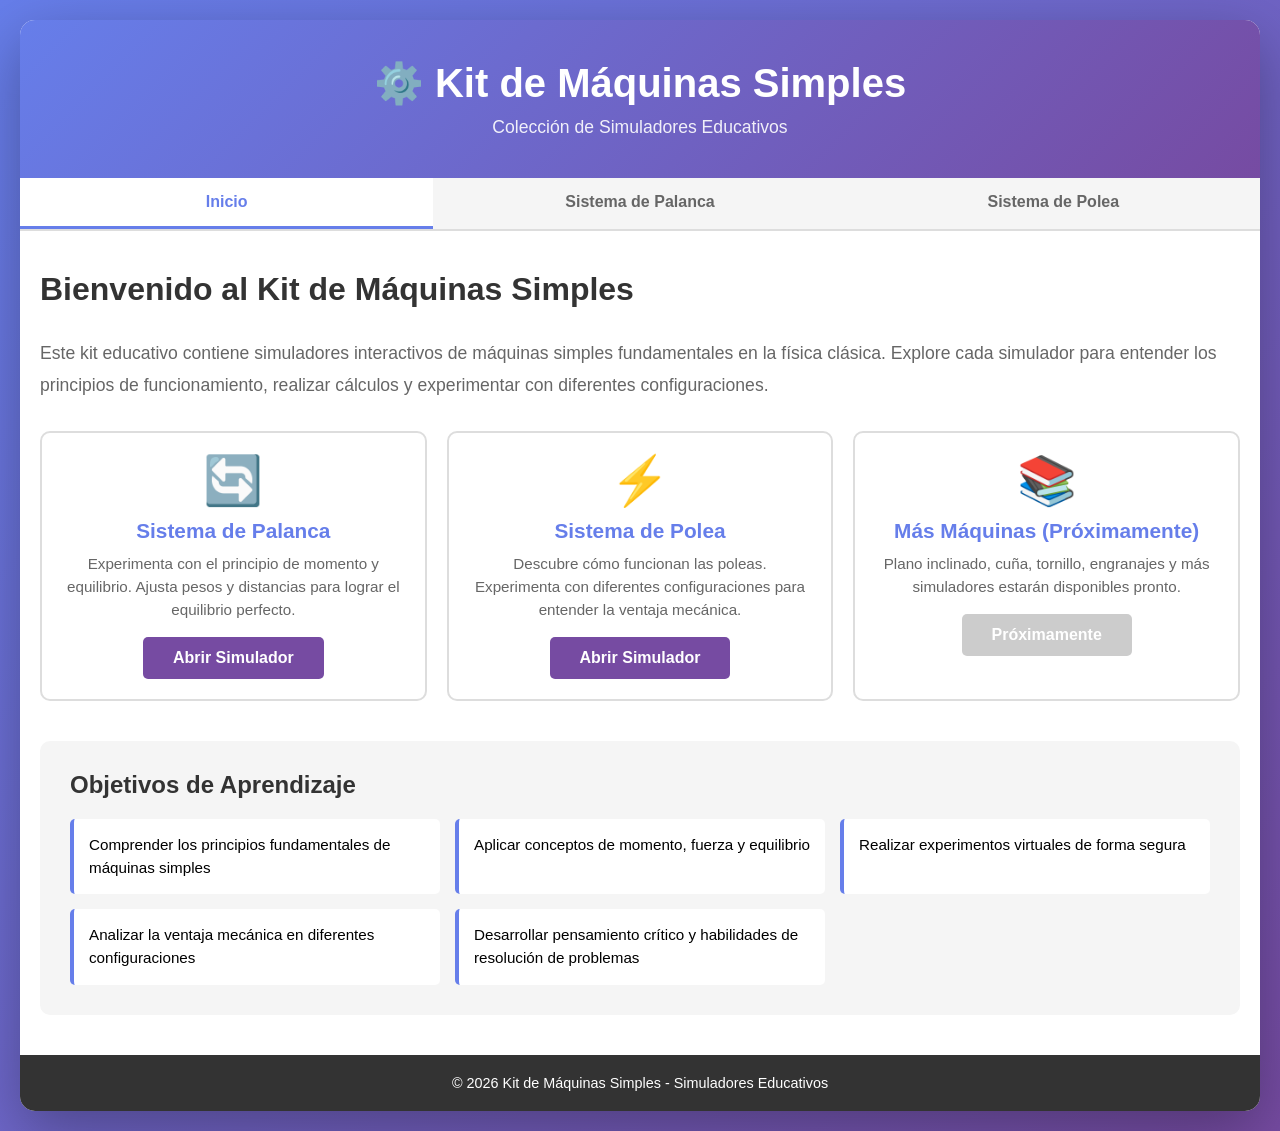
==== kit-maquinas-simples/index.html @ 380c91a3 "Add: Kit de Máquinas Simples - Simuladores de Palanca y Polea" ====
<!DOCTYPE html>
<html lang="es">
<head>
    <meta charset="UTF-8">
    <meta name="viewport" content="width=device-width, initial-scale=1.0">
    <title>Kit de Máquinas Simples - Simuladores</title>
    <link rel="stylesheet" href="styles.css">
</head>
<body>
    <div class="container">
        <header>
            <h1>⚙️ Kit de Máquinas Simples</h1>
            <p class="subtitle">Colección de Simuladores Educativos</p>
        </header>

        <!-- Navegación de pestañas -->
        <nav class="tabs-nav">
            <button class="tab-button active" data-tab="inicio">Inicio</button>
            <button class="tab-button" data-tab="palanca">Sistema de Palanca</button>
            <button class="tab-button" data-tab="polea">Sistema de Polea</button>
        </nav>

        <!-- PESTAÑA 1: INICIO -->
        <div id="inicio" class="tab-content active">
            <main>
                <h2>Bienvenido al Kit de Máquinas Simples</h2>
                
                <p>
                    Este kit educativo contiene simuladores interactivos de máquinas simples fundamentales en la física clásica. 
                    Explore cada simulador para entender los principios de funcionamiento, realizar cálculos y experimentar 
                    con diferentes configuraciones.
                </p>

                <div class="machines-grid">
                    <div class="machine-card">
                        <div class="icon">🔄</div>
                        <h3>Sistema de Palanca</h3>
                        <p>Experimenta con el principio de momento y equilibrio. Ajusta pesos y distancias para lograr el equilibrio perfecto.</p>
                        <button class="reset-button" onclick="switchTab('palanca')">Abrir Simulador</button>
                    </div>

                    <div class="machine-card">
                        <div class="icon">⚡</div>
                        <h3>Sistema de Polea</h3>
                        <p>Descubre cómo funcionan las poleas. Experimenta con diferentes configuraciones para entender la ventaja mecánica.</p>
                        <button class="reset-button" onclick="switchTab('polea')">Abrir Simulador</button>
                    </div>

                    <div class="machine-card">
                        <div class="icon">📚</div>
                        <h3>Más Máquinas (Próximamente)</h3>
                        <p>Plano inclinado, cuña, tornillo, engranajes y más simuladores estarán disponibles pronto.</p>
                        <button class="reset-button" style="background: #ccc; cursor: not-allowed;" disabled>Próximamente</button>
                    </div>
                </div>

                <div class="equipment-info">
                    <h2>Objetivos de Aprendizaje</h2>
                    <ul>
                        <li>Comprender los principios fundamentales de máquinas simples</li>
                        <li>Aplicar conceptos de momento, fuerza y equilibrio</li>
                        <li>Realizar experimentos virtuales de forma segura</li>
                        <li>Analizar la ventaja mecánica en diferentes configuraciones</li>
                        <li>Desarrollar pensamiento crítico y habilidades de resolución de problemas</li>
                    </ul>
                </div>
            </main>
        </div>

        <!-- PESTAÑA 2: SISTEMA DE PALANCA -->
        <div id="palanca" class="tab-content">
            <main>
                <h2>Simulador - Sistema de Palanca</h2>
                
                <canvas id="leverCanvas" width="1200" height="600"></canvas>

                <section class="control-panel">
                    <div class="control-group">
                        <label for="weight-left">Peso Izquierda (g):</label>
                        <input type="number" id="weight-left" min="0" max="500" value="100" step="10">
                        <span class="value-display" id="display-left">100g</span>
                    </div>

                    <div class="control-group">
                        <label for="weight-right">Peso Derecha (g):</label>
                        <input type="number" id="weight-right" min="0" max="500" value="100" step="10">
                        <span class="value-display" id="display-right">100g</span>
                    </div>

                    <div class="control-group">
                        <label for="distance-left">Distancia Izquierda (cm):</label>
                        <input type="number" id="distance-left" min="0" max="37" value="25" step="1">
                        <span class="value-display" id="display-dist-left">25cm</span>
                    </div>

                    <div class="control-group">
                        <label for="distance-right">Distancia Derecha (cm):</label>
                        <input type="number" id="distance-right" min="0" max="37" value="25" step="1">
                        <span class="value-display" id="display-dist-right">25cm</span>
                    </div>

                    <button id="reset-btn-palanca" class="reset-button">Reiniciar</button>
                </section>

                <section class="info-panel">
                    <div class="info-box">
                        <h3>Momento Izquierdo</h3>
                        <p id="moment-left">2500 g·cm</p>
                    </div>

                    <div class="info-box">
                        <h3>Momento Derecho</h3>
                        <p id="moment-right">2500 g·cm</p>
                    </div>

                    <div class="info-box status">
                        <h3>Estado</h3>
                        <p id="status">⚖️ Equilibrado</p>
                    </div>

                    <div class="info-box">
                        <h3>Diferencia</h3>
                        <p id="difference">0 g·cm</p>
                    </div>
                </section>

                <div class="equipment-info">
                    <h2>Componentes del Equipo</h2>
                    <ul>
                        <li><strong>Base:</strong> Hierro fundido, 700-900g, pintura electrostática</li>
                        <li><strong>Varilla cilíndrica:</strong> Acero inoxidable, 25cm alto, 1.2cm diámetro</li>
                        <li><strong>Regla graduada:</strong> Aluminio, 74cm largo, escala milimetrada</li>
                        <li><strong>Sujetadores:</strong> Plástico ABS en los lados de la regla</li>
                        <li><strong>Balancín:</strong> Con aguja indicadora</li>
                        <li><strong>Tornillos de calibración:</strong> En los extremos de la regla</li>
                        <li><strong>Pesas:</strong> De 50g y 100g</li>
                    </ul>
                </div>
            </main>
        </div>

        <!-- PESTAÑA 3: SISTEMA DE POLEA -->
        <div id="polea" class="tab-content">
            <main>
                <h2>Simulador - Sistema de Polea</h2>
                
                <canvas id="pulleyCanvas" width="1200" height="600"></canvas>

                <section class="control-panel">
                    <div class="control-group">
                        <label for="pulley-type">Tipo de Polea:</label>
                        <select id="pulley-type" class="select-input">
                            <option value="fixed">Polea Fija</option>
                            <option value="mobile">Polea Móvil</option>
                            <option value="compound">Polea Compuesta</option>
                        </select>
                    </div>

                    <div class="control-group">
                        <label for="load-weight">Peso de Carga (g):</label>
                        <input type="number" id="load-weight" min="50" max="1000" value="200" step="50">
                        <span class="value-display" id="display-load">200g</span>
                    </div>

                    <div class="control-group">
                        <label for="applied-force">Fuerza Aplicada (g):</label>
                        <input type="number" id="applied-force" min="10" max="1000" value="200" step="10">
                        <span class="value-display" id="display-force">200g</span>
                    </div>

                    <div class="control-group">
                        <label for="rope-pull">Distancia de Cuerda (cm):</label>
                        <input type="number" id="rope-pull" min="0" max="50" value="0" step="1">
                        <span class="value-display" id="display-rope">0 cm</span>
                    </div>

                    <button id="reset-btn-polea" class="reset-button">Reiniciar</button>
                </section>

                <section class="info-panel">
                    <div class="info-box">
                        <h3>Ventaja Mecánica</h3>
                        <p id="mechanical-advantage">1.0</p>
                    </div>

                    <div class="info-box">
                        <h3>Fuerza Necesaria</h3>
                        <p id="force-needed">200g</p>
                    </div>

                    <div class="info-box status">
                        <h3>Estado</h3>
                        <p id="pulley-status">✅ Sistema balanceado</p>
                    </div>

                    <div class="info-box">
                        <h3>Altura Levantada</h3>
                        <p id="height-lifted">0 cm</p>
                    </div>
                </section>

                <div class="equipment-info">
                    <h2>Componentes del Sistema de Polea</h2>
                    <ul>
                        <li><strong>Estructura:</strong> Marco de aluminio resistente y estable</li>
                        <li><strong>Poleas:</strong> De plástico reforzado, diámetro 8cm, rodamiento suave</li>
                        <li><strong>Cuerda:</strong> Nylon resistente, 2mm de diámetro, 2 metros de largo</li>
                        <li><strong>Gancho de carga:</strong> Acero inoxidable, capacidad 1kg</li>
                        <li><strong>Marcas de medida:</strong> Escala en cm para medir desplazamientos</li>
                        <li><strong>Pesas:</strong> De 50g, 100g y 200g para experimentos</li>
                    </ul>
                </div>
            </main>
        </div>

        <footer>
            <p>&copy; 2026 Kit de Máquinas Simples - Simuladores Educativos</p>
        </footer>
    </div>

    <script src="script.js"></script>
</body>
</html>
---- kit-maquinas-simples/styles.css ----
* {
    margin: 0;
    padding: 0;
    box-sizing: border-box;
}

body {
    font-family: 'Segoe UI', Tahoma, Geneva, Verdana, sans-serif;
    background: linear-gradient(135deg, #667eea 0%, #764ba2 100%);
    min-height: 100vh;
    padding: 20px;
}

.container {
    max-width: 1400px;
    margin: 0 auto;
    background: white;
    border-radius: 15px;
    box-shadow: 0 20px 60px rgba(0, 0, 0, 0.3);
    overflow: hidden;
}

header {
    background: linear-gradient(135deg, #667eea 0%, #764ba2 100%);
    color: white;
    padding: 40px 20px;
    text-align: center;
}

header h1 {
    font-size: 2.5em;
    margin-bottom: 10px;
}

header p {
    font-size: 1.1em;
    opacity: 0.9;
}

/* Navegación de pestañas */
.tabs-nav {
    display: flex;
    background: #f5f5f5;
    border-bottom: 2px solid #ddd;
    overflow-x: auto;
}

.tab-button {
    flex: 1;
    padding: 15px 20px;
    background: #f5f5f5;
    border: none;
    cursor: pointer;
    font-size: 1em;
    font-weight: 600;
    color: #666;
    transition: all 0.3s;
    border-bottom: 3px solid transparent;
    min-width: 150px;
}

.tab-button:hover {
    background: #e8e8e8;
    color: #333;
}

.tab-button.active {
    background: white;
    color: #667eea;
    border-bottom-color: #667eea;
}

/* Contenido de pestañas */
.tab-content {
    display: none;
    padding: 40px 20px;
    animation: fadeIn 0.3s ease-in;
}

.tab-content.active {
    display: block;
}

@keyframes fadeIn {
    from {
        opacity: 0;
    }
    to {
        opacity: 1;
    }
}

main {
    min-height: 600px;
}

main h2 {
    color: #333;
    margin-bottom: 30px;
    font-size: 2em;
}

main p {
    color: #666;
    font-size: 1.1em;
    line-height: 1.8;
    margin-bottom: 30px;
}

canvas {
    display: block;
    margin: 0 auto 40px;
    border: 2px solid #ddd;
    border-radius: 10px;
    background-color: #f9f9f9;
    max-width: 100%;
    height: auto;
}

.control-panel {
    display: grid;
    grid-template-columns: repeat(auto-fit, minmax(200px, 1fr));
    gap: 20px;
    margin-bottom: 40px;
    padding: 30px;
    background: #f5f5f5;
    border-radius: 10px;
}

.control-group {
    display: flex;
    flex-direction: column;
    gap: 8px;
}

.control-group label {
    font-weight: 600;
    color: #333;
    font-size: 0.95em;
}

.control-group input,
.control-group .select-input {
    padding: 10px;
    border: 2px solid #ddd;
    border-radius: 5px;
    font-size: 1em;
    transition: border-color 0.3s;
}

.control-group input:focus,
.control-group .select-input:focus {
    outline: none;
    border-color: #667eea;
    box-shadow: 0 0 0 3px rgba(102, 126, 234, 0.1);
}

.value-display {
    background: #667eea;
    color: white;
    padding: 5px 10px;
    border-radius: 5px;
    font-weight: bold;
    text-align: center;
    font-size: 0.9em;
}

.reset-button {
    grid-column: 1 / -1;
    padding: 12px 30px;
    background: #764ba2;
    color: white;
    border: none;
    border-radius: 5px;
    font-size: 1em;
    font-weight: 600;
    cursor: pointer;
    transition: background 0.3s;
}

.reset-button:hover:not(:disabled) {
    background: #5a3a82;
}

.reset-button:active {
    transform: scale(0.98);
}

.info-panel {
    display: grid;
    grid-template-columns: repeat(auto-fit, minmax(200px, 1fr));
    gap: 20px;
    margin-bottom: 40px;
}

.info-box {
    background: white;
    border: 2px solid #ddd;
    border-radius: 10px;
    padding: 20px;
    text-align: center;
    transition: all 0.3s;
}

.info-box:hover {
    border-color: #667eea;
    box-shadow: 0 5px 15px rgba(102, 126, 234, 0.2);
}

.info-box h3 {
    color: #667eea;
    margin-bottom: 10px;
    font-size: 0.95em;
}

.info-box p {
    font-size: 1.3em;
    font-weight: bold;
    color: #333;
    margin: 0;
}

.info-box.status {
    background: linear-gradient(135deg, #667eea15 0%, #764ba215 100%);
    border-color: #667eea;
}

.equipment-info {
    background: #f5f5f5;
    padding: 30px;
    border-radius: 10px;
    margin-top: 40px;
}

.equipment-info h2 {
    color: #333;
    margin-bottom: 20px;
    font-size: 1.5em;
}

.equipment-info ul {
    list-style: none;
    display: grid;
    grid-template-columns: repeat(auto-fit, minmax(300px, 1fr));
    gap: 15px;
}

.equipment-info li {
    background: white;
    padding: 15px;
    border-radius: 5px;
    border-left: 4px solid #667eea;
    font-size: 0.95em;
    line-height: 1.5;
}

footer {
    background: #333;
    color: white;
    text-align: center;
    padding: 20px;
    font-size: 0.9em;
}

.machines-grid {
    display: grid;
    grid-template-columns: repeat(auto-fit, minmax(250px, 1fr));
    gap: 20px;
    margin-bottom: 40px;
}

.machine-card {
    background: white;
    border: 2px solid #ddd;
    border-radius: 10px;
    padding: 20px;
    text-align: center;
    cursor: pointer;
    transition: all 0.3s;
}

.machine-card:hover {
    border-color: #667eea;
    box-shadow: 0 5px 15px rgba(102, 126, 234, 0.3);
    transform: translateY(-5px);
}

.machine-card h3 {
    color: #667eea;
    margin-bottom: 10px;
    font-size: 1.3em;
}

.machine-card p {
    color: #666;
    font-size: 0.95em;
    margin-bottom: 15px;
    line-height: 1.5;
}

.machine-card .icon {
    font-size: 3em;
    margin-bottom: 10px;
}

@media (max-width: 768px) {
    header h1 {
        font-size: 1.8em;
    }

    .tab-button {
        min-width: 120px;
        font-size: 0.9em;
    }

    canvas {
        max-height: 400px;
    }

    .control-panel {
        grid-template-columns: 1fr;
    }

    .reset-button {
        grid-column: 1;
    }
}
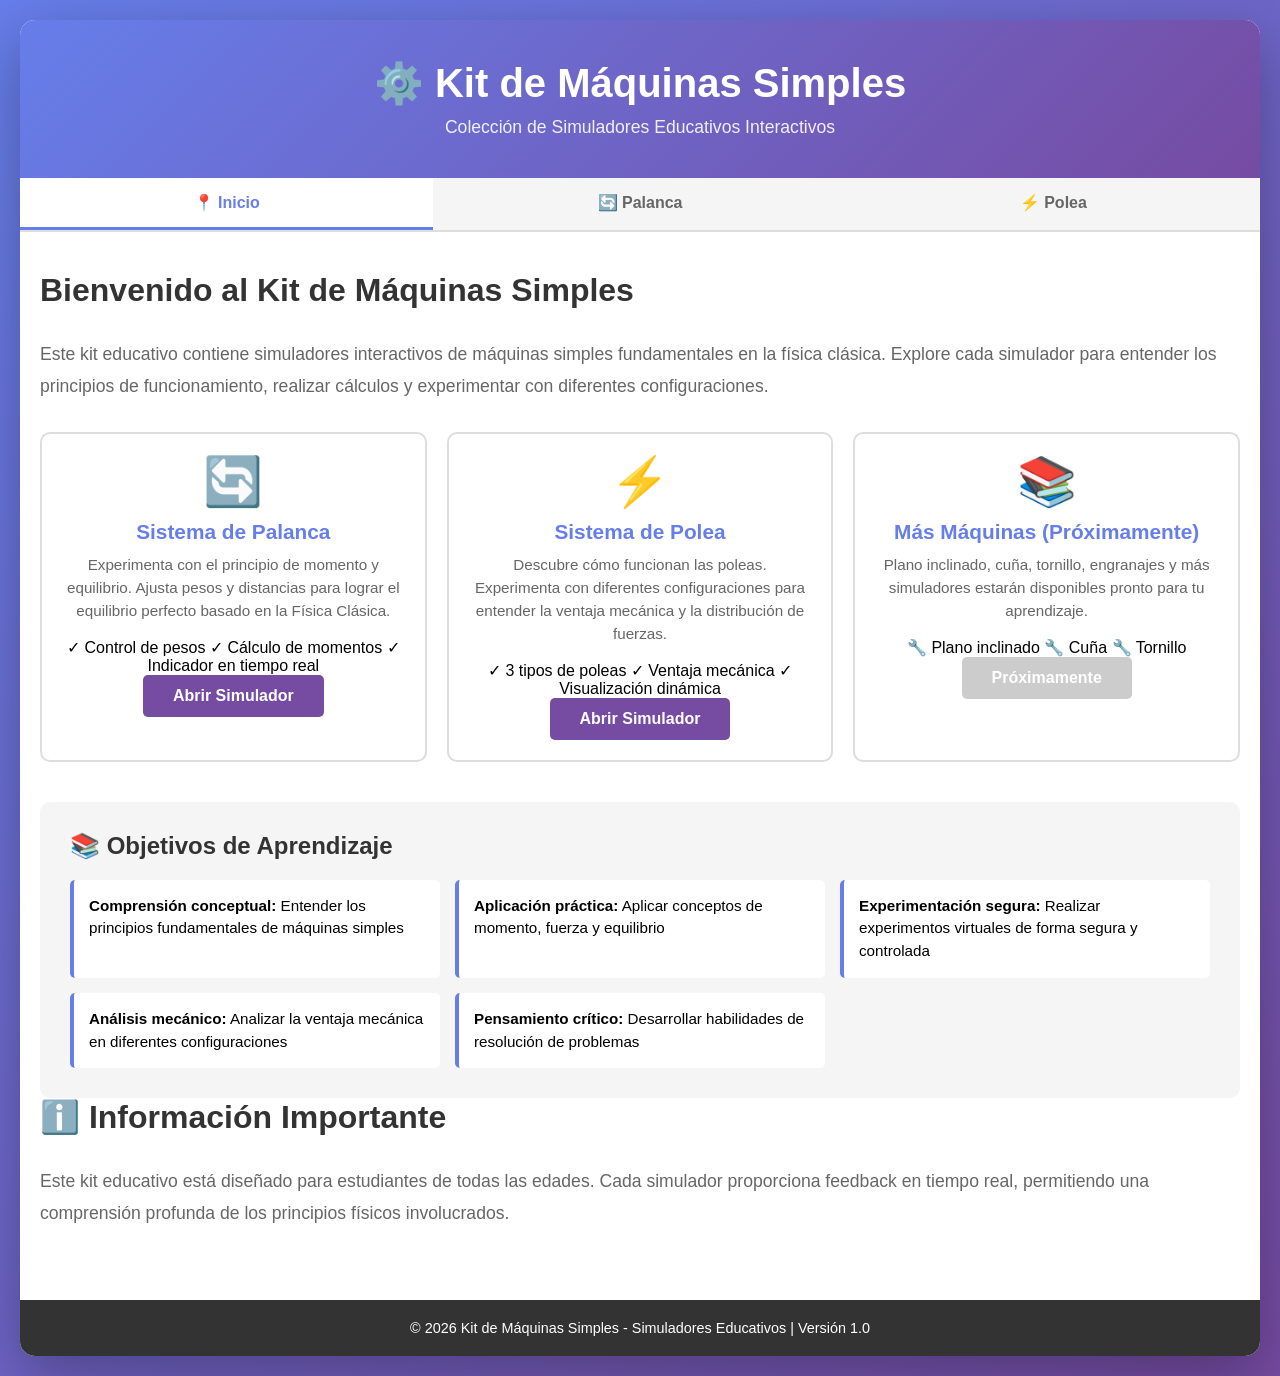
==== commit 80d0b1a2: "Integrate: Mejora de simulador de palanca con componentes educativos detallados" ====
--- a/kit-maquinas-simples/index.html
+++ b/kit-maquinas-simples/index.html
@@ -10,14 +10,14 @@
     <div class="container">
         <header>
             <h1>⚙️ Kit de Máquinas Simples</h1>
-            <p class="subtitle">Colección de Simuladores Educativos</p>
+            <p class="subtitle">Colección de Simuladores Educativos Interactivos</p>
         </header>
 
         <!-- Navegación de pestañas -->
         <nav class="tabs-nav">
-            <button class="tab-button active" data-tab="inicio">Inicio</button>
-            <button class="tab-button" data-tab="palanca">Sistema de Palanca</button>
-            <button class="tab-button" data-tab="polea">Sistema de Polea</button>
+            <button class="tab-button active" data-tab="inicio">📍 Inicio</button>
+            <button class="tab-button" data-tab="palanca">🔄 Palanca</button>
+            <button class="tab-button" data-tab="polea">⚡ Polea</button>
         </nav>
 
         <!-- PESTAÑA 1: INICIO -->
@@ -35,34 +35,54 @@
                     <div class="machine-card">
                         <div class="icon">🔄</div>
                         <h3>Sistema de Palanca</h3>
-                        <p>Experimenta con el principio de momento y equilibrio. Ajusta pesos y distancias para lograr el equilibrio perfecto.</p>
+                        <p>Experimenta con el principio de momento y equilibrio. Ajusta pesos y distancias para lograr el equilibrio perfecto basado en la Física Clásica.</p>
+                        <div class="card-features">
+                            <span>✓ Control de pesos</span>
+                            <span>✓ Cálculo de momentos</span>
+                            <span>✓ Indicador en tiempo real</span>
+                        </div>
                         <button class="reset-button" onclick="switchTab('palanca')">Abrir Simulador</button>
                     </div>
 
                     <div class="machine-card">
                         <div class="icon">⚡</div>
                         <h3>Sistema de Polea</h3>
-                        <p>Descubre cómo funcionan las poleas. Experimenta con diferentes configuraciones para entender la ventaja mecánica.</p>
+                        <p>Descubre cómo funcionan las poleas. Experimenta con diferentes configuraciones para entender la ventaja mecánica y la distribución de fuerzas.</p>
+                        <div class="card-features">
+                            <span>✓ 3 tipos de poleas</span>
+                            <span>✓ Ventaja mecánica</span>
+                            <span>✓ Visualización dinámica</span>
+                        </div>
                         <button class="reset-button" onclick="switchTab('polea')">Abrir Simulador</button>
                     </div>
 
                     <div class="machine-card">
                         <div class="icon">📚</div>
                         <h3>Más Máquinas (Próximamente)</h3>
-                        <p>Plano inclinado, cuña, tornillo, engranajes y más simuladores estarán disponibles pronto.</p>
+                        <p>Plano inclinado, cuña, tornillo, engranajes y más simuladores estarán disponibles pronto para tu aprendizaje.</p>
+                        <div class="card-features">
+                            <span>🔧 Plano inclinado</span>
+                            <span>🔧 Cuña</span>
+                            <span>🔧 Tornillo</span>
+                        </div>
                         <button class="reset-button" style="background: #ccc; cursor: not-allowed;" disabled>Próximamente</button>
                     </div>
                 </div>
 
                 <div class="equipment-info">
-                    <h2>Objetivos de Aprendizaje</h2>
+                    <h2>📚 Objetivos de Aprendizaje</h2>
                     <ul>
-                        <li>Comprender los principios fundamentales de máquinas simples</li>
-                        <li>Aplicar conceptos de momento, fuerza y equilibrio</li>
-                        <li>Realizar experimentos virtuales de forma segura</li>
-                        <li>Analizar la ventaja mecánica en diferentes configuraciones</li>
-                        <li>Desarrollar pensamiento crítico y habilidades de resolución de problemas</li>
+                        <li><strong>Comprensión conceptual:</strong> Entender los principios fundamentales de máquinas simples</li>
+                        <li><strong>Aplicación práctica:</strong> Aplicar conceptos de momento, fuerza y equilibrio</li>
+                        <li><strong>Experimentación segura:</strong> Realizar experimentos virtuales de forma segura y controlada</li>
+                        <li><strong>Análisis mecánico:</strong> Analizar la ventaja mecánica en diferentes configuraciones</li>
+                        <li><strong>Pensamiento crítico:</strong> Desarrollar habilidades de resolución de problemas</li>
                     </ul>
+                </div>
+
+                <div class="info-section">
+                    <h2>ℹ️ Información Importante</h2>
+                    <p>Este kit educativo está diseñado para estudiantes de todas las edades. Cada simulador proporciona feedback en tiempo real, permitiendo una comprensión profunda de los principios físicos involucrados.</p>
                 </div>
             </main>
         </div>
@@ -70,7 +90,10 @@
         <!-- PESTAÑA 2: SISTEMA DE PALANCA -->
         <div id="palanca" class="tab-content">
             <main>
-                <h2>Simulador - Sistema de Palanca</h2>
+                <div class="simulator-header">
+                    <h2>🔄 Simulador - Sistema de Palanca</h2>
+                    <p class="subtitle-small">Experimenta con el equilibrio de fuerzas mediante el principio del momento</p>
+                </div>
                 
                 <canvas id="leverCanvas" width="1200" height="600"></canvas>
 
@@ -99,42 +122,74 @@
                         <span class="value-display" id="display-dist-right">25cm</span>
                     </div>
 
-                    <button id="reset-btn-palanca" class="reset-button">Reiniciar</button>
+                    <button id="reset-btn-palanca" class="reset-button">🔁 Reiniciar</button>
                 </section>
 
                 <section class="info-panel">
                     <div class="info-box">
                         <h3>Momento Izquierdo</h3>
                         <p id="moment-left">2500 g·cm</p>
+                        <small>Fuerza × Distancia</small>
                     </div>
 
                     <div class="info-box">
                         <h3>Momento Derecho</h3>
                         <p id="moment-right">2500 g·cm</p>
+                        <small>Fuerza × Distancia</small>
                     </div>
 
                     <div class="info-box status">
-                        <h3>Estado</h3>
+                        <h3>Estado del Sistema</h3>
                         <p id="status">⚖️ Equilibrado</p>
-                    </div>
-
-                    <div class="info-box">
-                        <h3>Diferencia</h3>
+                        <small>Análisis en tiempo real</small>
+                    </div>
+
+                    <div class="info-box">
+                        <h3>Diferencia de Momento</h3>
                         <p id="difference">0 g·cm</p>
+                        <small>|Momento Izq - Momento Der|</small>
                     </div>
                 </section>
 
                 <div class="equipment-info">
-                    <h2>Componentes del Equipo</h2>
+                    <h2>🔧 Componentes del Equipo Físico</h2>
                     <ul>
-                        <li><strong>Base:</strong> Hierro fundido, 700-900g, pintura electrostática</li>
-                        <li><strong>Varilla cilíndrica:</strong> Acero inoxidable, 25cm alto, 1.2cm diámetro</li>
-                        <li><strong>Regla graduada:</strong> Aluminio, 74cm largo, escala milimetrada</li>
-                        <li><strong>Sujetadores:</strong> Plástico ABS en los lados de la regla</li>
-                        <li><strong>Balancín:</strong> Con aguja indicadora</li>
-                        <li><strong>Tornillos de calibración:</strong> En los extremos de la regla</li>
-                        <li><strong>Pesas:</strong> De 50g y 100g</li>
+                        <li>
+                            <strong>Base:</strong> Hierro fundido, 700-900g de masa, recubierta con pintura electrostática para mayor durabilidad y estética
+                        </li>
+                        <li>
+                            <strong>Varilla cilíndrica:</strong> Acero inoxidable de alta calidad, 25cm de alto y 1.2cm de diámetro, proporciona estabilidad estructural
+                        </li>
+                        <li>
+                            <strong>Regla graduada:</strong> Aluminio de precisión, 74cm de largo por 2.5cm de ancho, con escala milimetrada en bajorrelieve
+                        </li>
+                        <li>
+                            <strong>Sujetadores:</strong> Plástico ABS color rojo en los laterales de la regla, permiten enganchar soportes de pesas
+                        </li>
+                        <li>
+                            <strong>Balancín:</strong> Con aguja indicadora que señala el equilibrio o desequilibrio del sistema
+                        </li>
+                        <li>
+                            <strong>Tornillos de calibración:</strong> De metal ubicados en los extremos de la regla para ajustes finos
+                        </li>
+                        <li>
+                            <strong>Pesas de precisión:</strong> De 50g y 100g para realizar mediciones exactas en los experimentos
+                        </li>
                     </ul>
+                </div>
+
+                <div class="theory-section">
+                    <h2>📖 Teoría - Principio de Momento</h2>
+                    <p>El <strong>momento</strong> (o torque) es el producto de una fuerza por su distancia al punto de apoyo (fulcro):</p>
+                    <div class="formula">
+                        <strong>Momento = Fuerza × Distancia</strong><br>
+                        <em>M = F × d</em>
+                    </div>
+                    <p>Para que una palanca esté en <strong>equilibrio</strong>, el momento en el lado izquierdo debe ser igual al momento en el lado derecho:</p>
+                    <div class="formula">
+                        <strong>Momento Izquierdo = Momento Derecho</strong><br>
+                        <em>F₁ × d₁ = F₂ × d₂</em>
+                    </div>
                 </div>
             </main>
         </div>
@@ -142,7 +197,10 @@
         <!-- PESTAÑA 3: SISTEMA DE POLEA -->
         <div id="polea" class="tab-content">
             <main>
-                <h2>Simulador - Sistema de Polea</h2>
+                <div class="simulator-header">
+                    <h2>⚡ Simulador - Sistema de Polea</h2>
+                    <p class="subtitle-small">Descubre cómo las poleas multiplican la ventaja mecánica</p>
+                </div>
                 
                 <canvas id="pulleyCanvas" width="1200" height="600"></canvas>
 
@@ -150,9 +208,9 @@
                     <div class="control-group">
                         <label for="pulley-type">Tipo de Polea:</label>
                         <select id="pulley-type" class="select-input">
-                            <option value="fixed">Polea Fija</option>
-                            <option value="mobile">Polea Móvil</option>
-                            <option value="compound">Polea Compuesta</option>
+                            <option value="fixed">📌 Polea Fija (1:1)</option>
+                            <option value="mobile">📍 Polea Móvil (2:1)</option>
+                            <option value="compound">⚙️ Polea Compuesta (4:1)</option>
                         </select>
                     </div>
 
@@ -174,47 +232,78 @@
                         <span class="value-display" id="display-rope">0 cm</span>
                     </div>
 
-                    <button id="reset-btn-polea" class="reset-button">Reiniciar</button>
+                    <button id="reset-btn-polea" class="reset-button">🔁 Reiniciar</button>
                 </section>
 
                 <section class="info-panel">
                     <div class="info-box">
                         <h3>Ventaja Mecánica</h3>
                         <p id="mechanical-advantage">1.0</p>
+                        <small>Multiplicador de fuerza</small>
                     </div>
 
                     <div class="info-box">
                         <h3>Fuerza Necesaria</h3>
                         <p id="force-needed">200g</p>
+                        <small>Carga ÷ Ventaja Mecánica</small>
                     </div>
 
                     <div class="info-box status">
                         <h3>Estado</h3>
                         <p id="pulley-status">✅ Sistema balanceado</p>
+                        <small>Análisis dinámico</small>
                     </div>
 
                     <div class="info-box">
                         <h3>Altura Levantada</h3>
                         <p id="height-lifted">0 cm</p>
+                        <small>Desplazamiento vertical</small>
                     </div>
                 </section>
 
                 <div class="equipment-info">
-                    <h2>Componentes del Sistema de Polea</h2>
+                    <h2>🔧 Componentes del Sistema de Polea</h2>
                     <ul>
-                        <li><strong>Estructura:</strong> Marco de aluminio resistente y estable</li>
-                        <li><strong>Poleas:</strong> De plástico reforzado, diámetro 8cm, rodamiento suave</li>
-                        <li><strong>Cuerda:</strong> Nylon resistente, 2mm de diámetro, 2 metros de largo</li>
-                        <li><strong>Gancho de carga:</strong> Acero inoxidable, capacidad 1kg</li>
-                        <li><strong>Marcas de medida:</strong> Escala en cm para medir desplazamientos</li>
-                        <li><strong>Pesas:</strong> De 50g, 100g y 200g para experimentos</li>
+                        <li>
+                            <strong>Estructura:</strong> Marco de aluminio resistente y estable que proporciona soporte estructural
+                        </li>
+                        <li>
+                            <strong>Poleas:</strong> De plástico reforzado, diámetro 8cm, con rodamientos suaves para movimiento óptimo
+                        </li>
+                        <li>
+                            <strong>Cuerda:</strong> Nylon resistente, 2mm de diámetro, 2 metros de largo con durabilidad garantizada
+                        </li>
+                        <li>
+                            <strong>Gancho de carga:</strong> Acero inoxidable de alta calidad, capacidad de 1kg para objetos pesados
+                        </li>
+                        <li>
+                            <strong>Marcas de medida:</strong> Escala en centímetros para medir desplazamientos con precisión
+                        </li>
+                        <li>
+                            <strong>Pesas calibradas:</strong> De 50g, 100g y 200g para experimentos de precisión
+                        </li>
+                    </ul>
+                </div>
+
+                <div class="theory-section">
+                    <h2>📖 Teoría - Ventaja Mecánica</h2>
+                    <p>La <strong>ventaja mecánica</strong> de una polea indica cuántas veces se multiplica la fuerza aplicada:</p>
+                    <div class="formula">
+                        <strong>Ventaja Mecánica = Número de segmentos de cuerda</strong><br>
+                        <em>VM = Carga / Fuerza necesaria</em>
+                    </div>
+                    <p><strong>Tipos de poleas:</strong></p>
+                    <ul style="margin-left: 20px;">
+                        <li><strong>Polea Fija:</strong> VM = 1 (solo cambia dirección, no multiplica fuerza)</li>
+                        <li><strong>Polea Móvil:</strong> VM = 2 (divide la carga en 2 segmentos)</li>
+                        <li><strong>Polea Compuesta:</strong> VM = 4 (divide la carga en 4 segmentos)</li>
                     </ul>
                 </div>
             </main>
         </div>
 
         <footer>
-            <p>&copy; 2026 Kit de Máquinas Simples - Simuladores Educativos</p>
+            <p>&copy; 2026 Kit de Máquinas Simples - Simuladores Educativos | Versión 1.0</p>
         </footer>
     </div>
 
